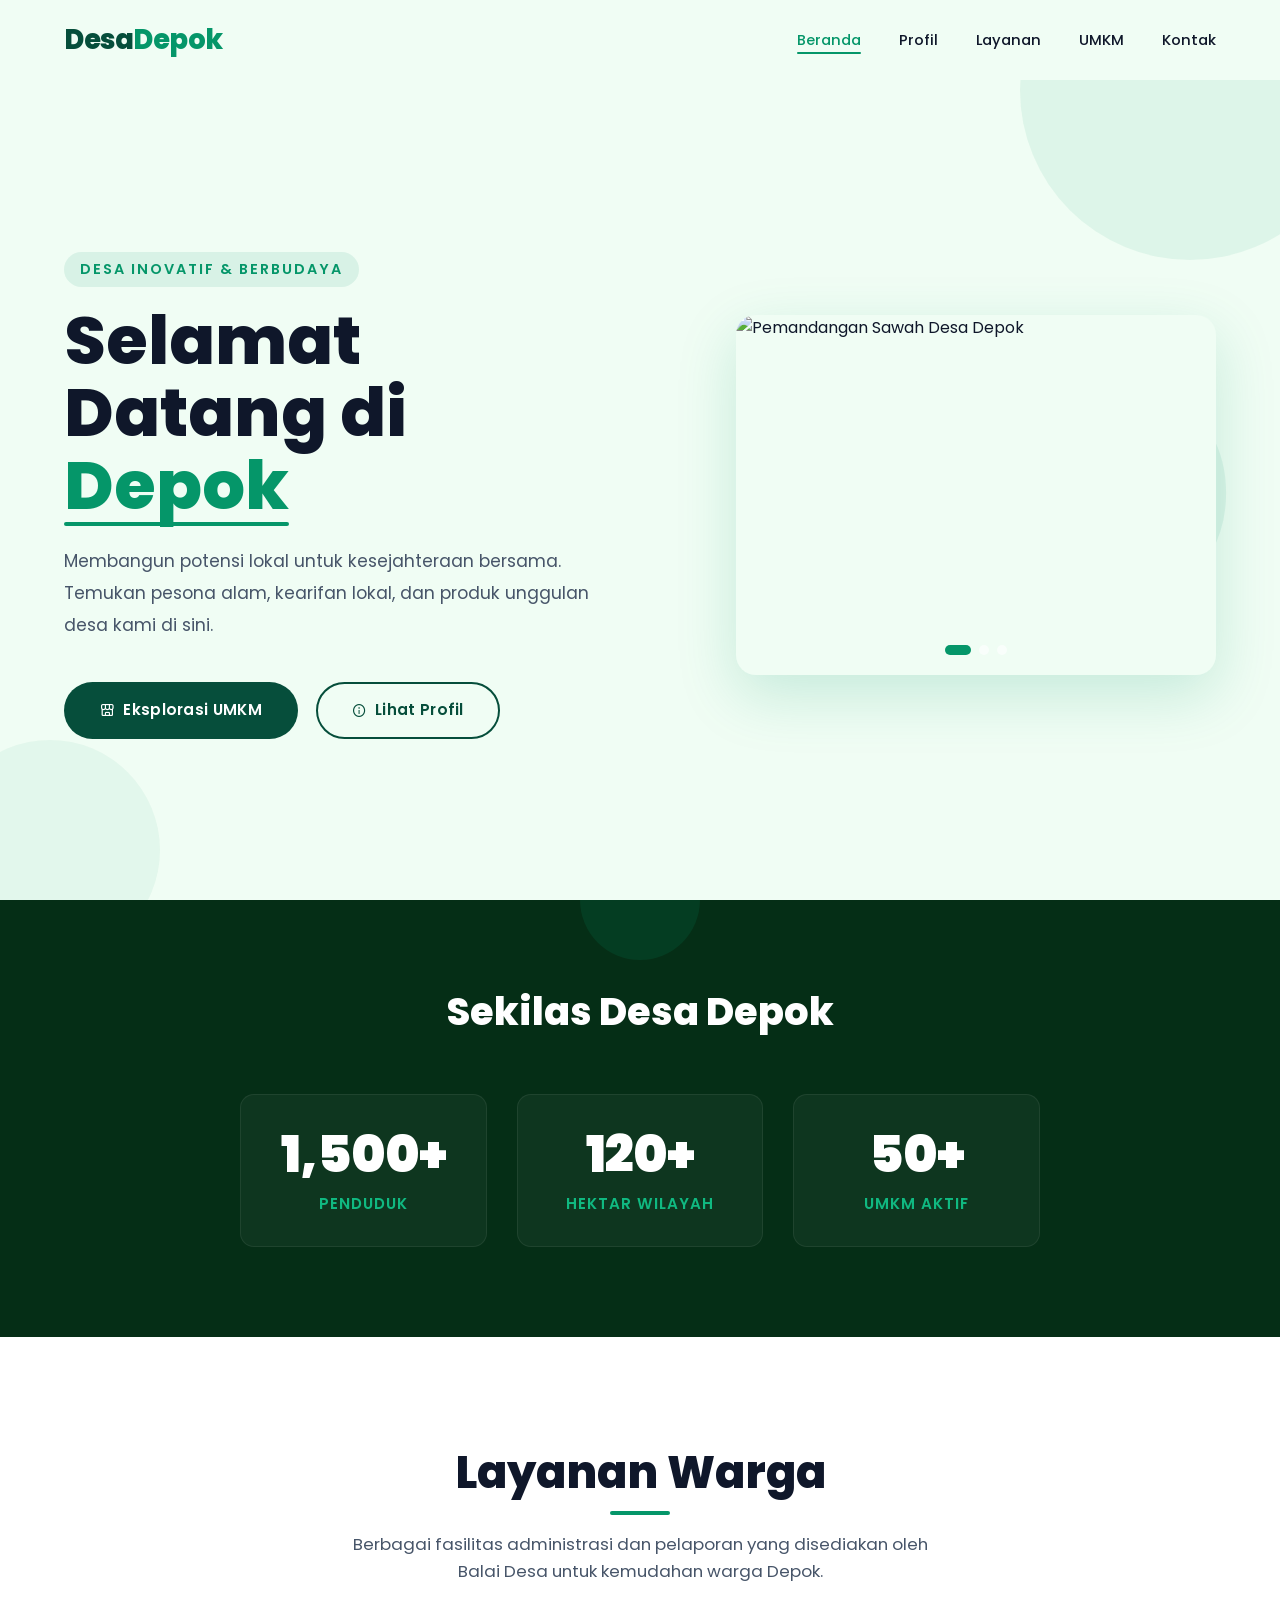
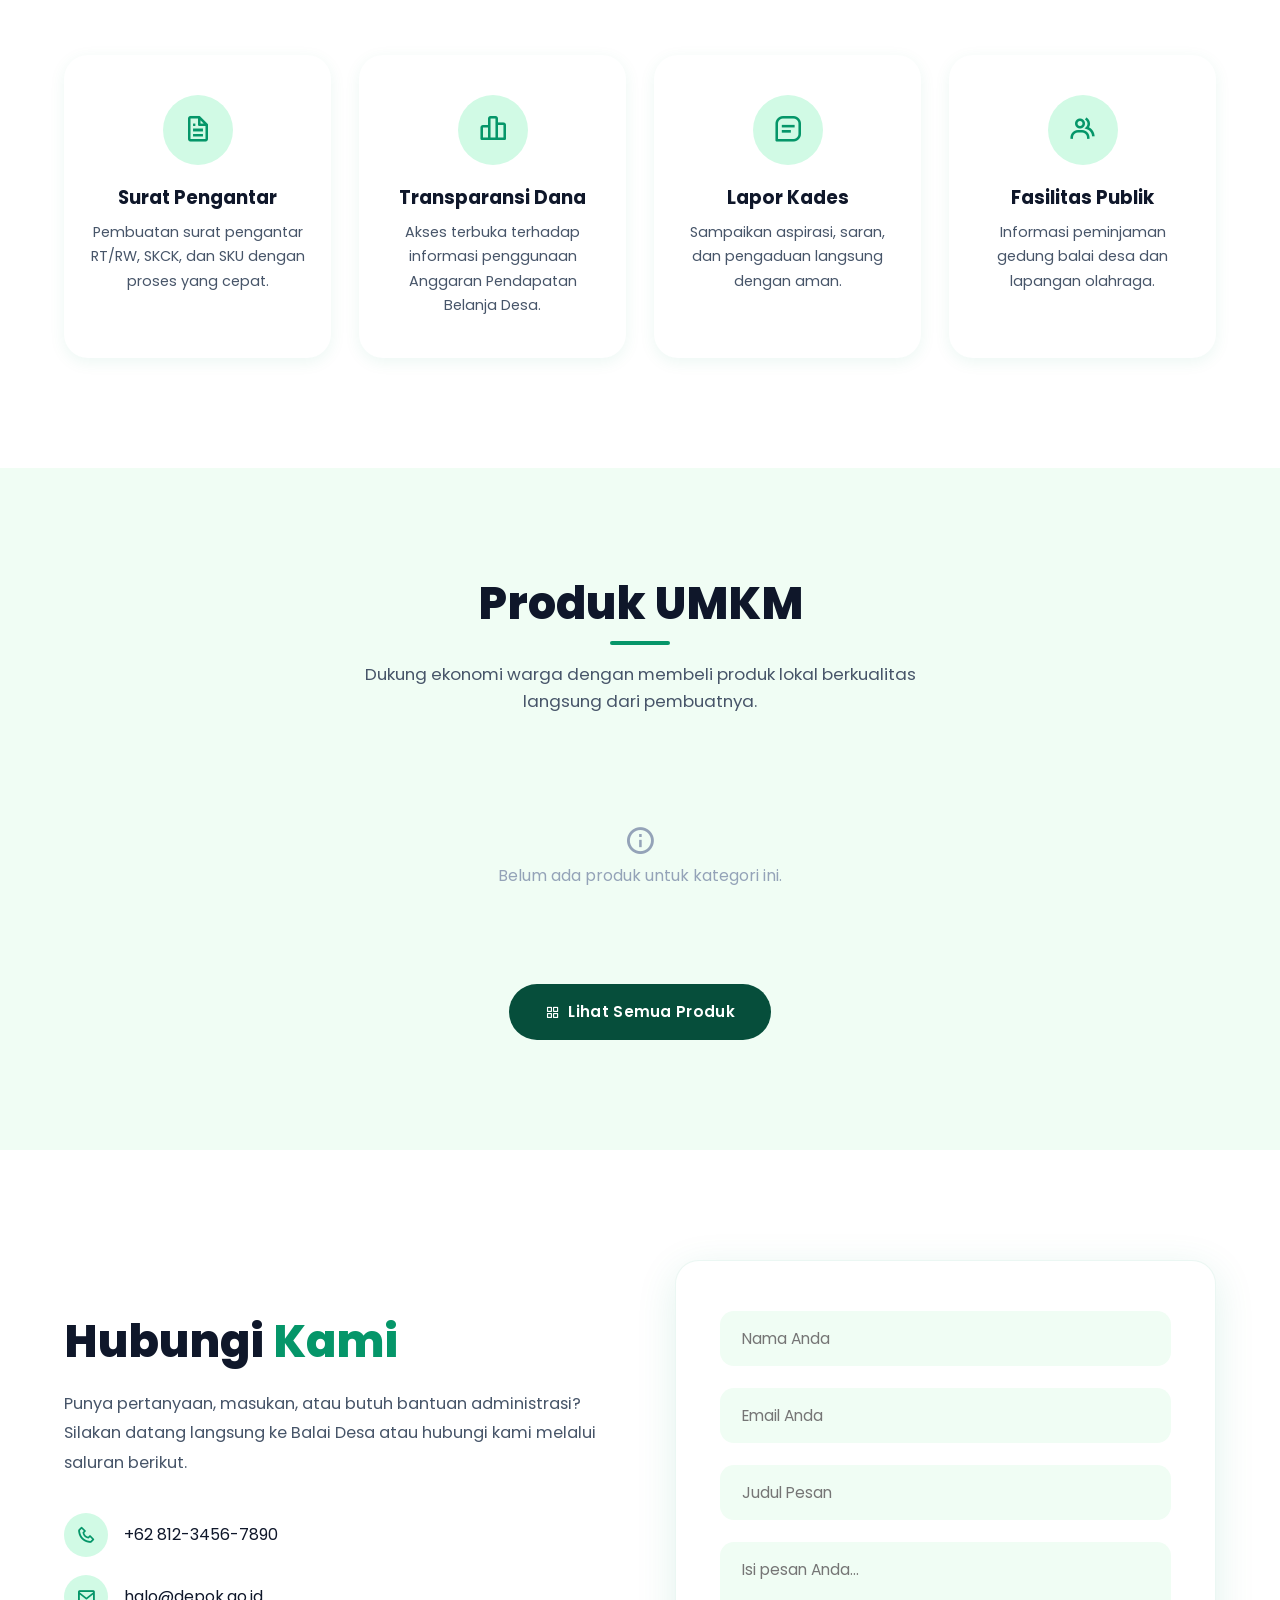
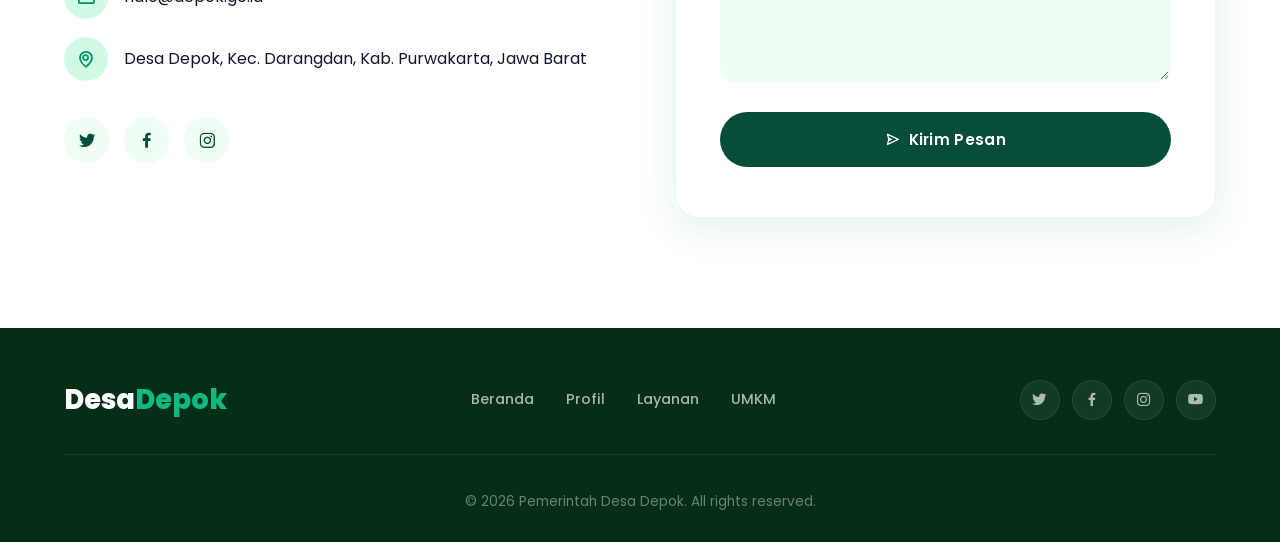
==== index.html @ 41e3f741 "Add files via upload" ====
<!doctype html>
<html lang="id">
  <head>
    <meta charset="UTF-8" />
    <meta name="viewport" content="width=device-width, initial-scale=1.0" />
    <title>Desa Depok – Beranda</title>
    <meta
      name="description"
      content="Website resmi Desa Depok. Temukan informasi, layanan, dan produk UMKM unggulan desa kami."
    />

    <!-- Poppins Font -->
    <link rel="preconnect" href="https://fonts.googleapis.com" />
    <link rel="preconnect" href="https://fonts.gstatic.com" crossorigin />
    <link
      href="https://fonts.googleapis.com/css2?family=Poppins:ital,wght@0,300;0,400;0,500;0,600;0,700;0,800;0,900;1,400&display=swap"
      rel="stylesheet"
    />

    <!-- Boxicons -->
    <link
      href="https://unpkg.com/boxicons@2.1.4/css/boxicons.min.css"
      rel="stylesheet"
    />

    <!-- Custom CSS -->
    <link rel="stylesheet" href="style.css?v=3" />
  </head>

  <body>
    <!-- Header / Navbar -->
    <header id="header">
      <div class="container navbar">
        <a href="index.html" class="logo"> Desa<span>Depok</span> </a>

        <nav class="nav-menu" id="nav-menu">
          <ul class="nav-list">
            <li><a href="index.html" class="nav-link active">Beranda</a></li>
            <li><a href="profil.html" class="nav-link">Profil</a></li>
            <li><a href="#layanan" class="nav-link">Layanan</a></li>
            <li><a href="umkm.html" class="nav-link">UMKM</a></li>
            <li><a href="#kontak" class="nav-link">Kontak</a></li>
          </ul>
        </nav>

        <div class="nav-toggle" id="nav-toggle">
          <i class="bx bx-menu"></i>
        </div>
      </div>
    </header>

    <main>
      <!-- Hero Section -->
      <section class="hero" id="beranda">
        <div class="container hero-grid">
          <div class="hero-text">
            <span class="hero-subtitle">Desa Inovatif &amp; Berbudaya</span>
            <h1 class="hero-title">
              Selamat Datang di<br />
              <span class="highlight">Depok</span>
            </h1>
            <p class="hero-desc">
              Membangun potensi lokal untuk kesejahteraan bersama. Temukan
              pesona alam, kearifan lokal, dan produk unggulan desa kami di
              sini.
            </p>
            <div class="hero-buttons">
              <a href="umkm.html" class="btn btn-primary">
                <i class="bx bx-store-alt"></i> Eksplorasi UMKM
              </a>
              <a href="profil.html" class="btn btn-outline">
                <i class="bx bx-info-circle"></i> Lihat Profil
              </a>
            </div>
          </div>

          <div class="hero-image">
            <div class="hero-img-frame" id="hero-slider">
              <div class="hero-carousel" id="hero-carousel">
                <img
                  src="https://lh3.googleusercontent.com/gps-cs-s/APNQkAHuwvfZf5SOouaA9yvhxc-FQYf0Lm272CowRNDvI5JXNRomxvun8HwlsLwj59sQGbQYYYlOMpzF5tftUiAIdLd37KBEZtEXhNM8DIJ9EwHaIbP4VXTUCcnKWxwtq08nISKZ7ZjW=s1360-w1360-h1020-rw"
                  alt="Pemandangan Sawah Desa Depok"
                />
                <img
                  src="https://www.kabarpenumpang.com/wp-content/uploads/2017/05/16707029459_d1b3c32856_b.jpg"
                  alt="Suasana Asri Desa"
                />
                <img
                  src="https://disdukcapil.purwakartakab.go.id/home/public/image_gallery/60561_IMG-20190315-WA0007.jpg"
                  alt="Kearifan Lokal Desa"
                />
              </div>

              <!-- Navigasi -->
              <button
                class="hero-carousel-btn hero-carousel-prev"
                onclick="prevHeroSlide()"
                aria-label="Previous"
              >
                <i class="bx bx-chevron-left"></i>
              </button>
              <button
                class="hero-carousel-btn hero-carousel-next"
                onclick="nextHeroSlide()"
                aria-label="Next"
              >
                <i class="bx bx-chevron-right"></i>
              </button>

              <!-- Indikator -->
              <div class="hero-carousel-dots" id="hero-dots">
                <div
                  class="carousel-dot active"
                  onclick="goToHeroSlide(0)"
                ></div>
                <div class="carousel-dot" onclick="goToHeroSlide(1)"></div>
                <div class="carousel-dot" onclick="goToHeroSlide(2)"></div>
              </div>
            </div>
          </div>
        </div>
      </section>

      <!-- Stats Ribbon -->
      <section class="stats-ribbon" id="profil-teaser">
        <div class="container">
          <h2>Sekilas Desa Depok</h2>
          <p class="stats-desc" id="profil-teaser-text">
            Desa Depok terletak di dataran tinggi yang asri, menawarkan
            perpaduan sempurna antara keindahan alam dan kearifan lokal. Kami
            berkomitmen untuk terus maju tanpa melupakan akar tradisi.
          </p>
          <div class="stats-grid">
            <div class="stat-item">
              <h3 id="stat-penduduk">1,500+</h3>
              <p>Penduduk</p>
            </div>
            <div class="stat-item">
              <h3 id="stat-wilayah">120+</h3>
              <p>Hektar Wilayah</p>
            </div>
            <div class="stat-item">
              <h3 id="stat-umkm">50+</h3>
              <p>UMKM Aktif</p>
            </div>
          </div>
        </div>
      </section>

      <!-- Services Section -->
      <section class="section bg-white" id="layanan">
        <div class="container">
          <div class="section-title">
            <h2>Layanan Warga</h2>
            <p>
              Berbagai fasilitas administrasi dan pelaporan yang disediakan oleh
              Balai Desa untuk kemudahan warga Depok.
            </p>
          </div>

          <div class="services-grid">
            <div class="service-card">
              <div class="service-icon"><i class="bx bx-file"></i></div>
              <h3>Surat Pengantar</h3>
              <p>
                Pembuatan surat pengantar RT/RW, SKCK, dan SKU dengan proses
                yang cepat.
              </p>
            </div>
            <div class="service-card">
              <div class="service-icon">
                <i class="bx bx-bar-chart-alt-2"></i>
              </div>
              <h3>Transparansi Dana</h3>
              <p>
                Akses terbuka terhadap informasi penggunaan Anggaran Pendapatan
                Belanja Desa.
              </p>
            </div>
            <div class="service-card">
              <div class="service-icon">
                <i class="bx bx-message-square-detail"></i>
              </div>
              <h3>Lapor Kades</h3>
              <p>
                Sampaikan aspirasi, saran, dan pengaduan langsung dengan aman.
              </p>
            </div>
            <div class="service-card">
              <div class="service-icon"><i class="bx bx-group"></i></div>
              <h3>Fasilitas Publik</h3>
              <p>
                Informasi peminjaman gedung balai desa dan lapangan olahraga.
              </p>
            </div>
          </div>
        </div>
      </section>

      <!-- UMKM Section -->
      <section class="section bg-light" id="umkm-teaser">
        <div class="container">
          <div class="section-title">
            <h2>Produk UMKM</h2>
            <p>
              Dukung ekonomi warga dengan membeli produk lokal berkualitas
              langsung dari pembuatnya.
            </p>
          </div>

          <div class="umkm-grid" id="index-umkm-grid">
            <!-- Dinamis via main.js -->
          </div>

          <div style="text-align: center; margin-top: 56px">
            <a href="umkm.html" class="btn btn-primary">
              <i class="bx bx-grid-alt"></i> Lihat Semua Produk
            </a>
          </div>
        </div>
      </section>

      <!-- Contact Section -->
      <section class="section bg-white" id="kontak">
        <div class="container contact-grid">
          <div class="contact-info">
            <h2>Hubungi <span>Kami</span></h2>
            <p>
              Punya pertanyaan, masukan, atau butuh bantuan administrasi?
              Silakan datang langsung ke Balai Desa atau hubungi kami melalui
              saluran berikut.
            </p>

            <ul class="contact-details">
              <li>
                <i class="bx bx-phone"></i>
                <span>+62 812-3456-7890</span>
              </li>
              <li>
                <i class="bx bx-envelope"></i>
                <span>halo@depok.go.id</span>
              </li>
              <li>
                <i class="bx bx-map"></i>
                <span
                  >Desa Depok, Kec. Darangdan, Kab. Purwakarta, Jawa Barat</span
                >
              </li>
            </ul>

            <div class="social-icons">
              <a href="#" aria-label="Twitter"
                ><i class="bx bxl-twitter"></i
              ></a>
              <a href="#" aria-label="Facebook"
                ><i class="bx bxl-facebook"></i
              ></a>
              <a href="#" aria-label="Instagram"
                ><i class="bx bxl-instagram"></i
              ></a>
            </div>
          </div>

          <div class="contact-form">
            <!-- Success Message + WA Link (muncul setelah kirim) -->
            <div
              id="contact-success"
              style="
                display: none;
                background: #d1fae5;
                border: 1px solid #059669;
                color: #065f46;
                padding: 20px;
                border-radius: 12px;
                margin-bottom: 20px;
              "
            >
              <div
                style="
                  display: flex;
                  align-items: center;
                  gap: 10px;
                  margin-bottom: 14px;
                  font-weight: 700;
                  font-size: 1rem;
                "
              >
                <i
                  class="bx bx-check-circle"
                  style="font-size: 1.5rem; flex-shrink: 0"
                ></i>
                <span>Pesan berhasil disimpan!</span>
              </div>
              <p style="font-size: 0.9rem; margin-bottom: 14px; color: #047857">
                Klik tombol di bawah untuk melanjutkan menghubungi admin via
                WhatsApp:
              </p>
              <a
                id="wa-link"
                href="#"
                target="_blank"
                rel="noopener noreferrer"
                style="
                  display: inline-flex;
                  align-items: center;
                  gap: 8px;
                  background: #25d366;
                  color: #fff;
                  padding: 12px 24px;
                  border-radius: 50px;
                  font-weight: 700;
                  font-size: 0.95rem;
                  text-decoration: none;
                  transition: 0.2s;
                "
                onmouseover="this.style.background = '#1ebe5d'"
                onmouseout="this.style.background = '#25D366'"
              >
                <i class="bx bxl-whatsapp" style="font-size: 1.3rem"></i> Buka
                WhatsApp
              </a>
            </div>

            <div class="form-group">
              <input
                type="text"
                id="contact-nama"
                class="form-control"
                placeholder="Nama Anda"
              />
            </div>
            <div class="form-group">
              <input
                type="email"
                id="contact-email"
                class="form-control"
                placeholder="Email Anda"
              />
            </div>
            <div class="form-group">
              <input
                type="text"
                id="contact-judul"
                class="form-control"
                placeholder="Judul Pesan"
              />
            </div>
            <div class="form-group">
              <textarea
                id="contact-pesan"
                class="form-control"
                placeholder="Isi pesan Anda..."
              ></textarea>
            </div>
            <button
              type="button"
              class="btn btn-primary"
              style="width: 100%"
              id="btn-kirim-pesan"
              onclick="kirimPesan()"
            >
              <i class="bx bx-send"></i> Kirim Pesan
            </button>
          </div>
        </div>
      </section>
    </main>

    <!-- Footer -->
    <footer class="footer">
      <div class="container">
        <div class="footer-inner">
          <div class="footer-logo">Desa<span>Depok</span></div>

          <div class="footer-links">
            <a href="index.html">Beranda</a>
            <a href="profil.html">Profil</a>
            <a href="#layanan">Layanan</a>
            <a href="umkm.html">UMKM</a>
          </div>

          <div class="footer-social">
            <a href="#" aria-label="Twitter"><i class="bx bxl-twitter"></i></a>
            <a href="#" aria-label="Facebook"
              ><i class="bx bxl-facebook"></i
            ></a>
            <a href="#" aria-label="Instagram"
              ><i class="bx bxl-instagram"></i
            ></a>
            <a href="#" aria-label="YouTube"><i class="bx bxl-youtube"></i></a>
          </div>
        </div>

        <div class="copyright">
          &copy; <span id="year"></span> Pemerintah Desa Depok. All rights
          reserved.
        </div>
      </div>
    </footer>

    <script src="https://cdn.jsdelivr.net/npm/@supabase/supabase-js@2"></script>

    <script src="js/main.js?v=3"></script>

    <script>
      var ADMIN_WA = "6281234567890";

      async function kirimPesan() {
        var nama = document.getElementById("contact-nama").value.trim();
        var email = document.getElementById("contact-email").value.trim();
        var judul = document.getElementById("contact-judul").value.trim();
        var pesan = document.getElementById("contact-pesan").value.trim();
        var btn = document.getElementById("btn-kirim-pesan");
        var sukses = document.getElementById("contact-success");
        var waLink = document.getElementById("wa-link");

        if (!nama || !email || !judul || !pesan) {
          alert("Mohon isi semua data pesan.");
          return;
        }

        try {
          if (typeof initSupabase === "undefined" || !initSupabase()) {
            alert(
              "Sistem database sedang sibuk atau belum siap, mohon coba lagi.",
            );
            return;
          }

          const { error } = await supabaseClient.from("pesan_masuk").insert([
            {
              nama: nama,
              email: email,
              judul: judul,
              pesan: pesan,
              dibaca: false,
            },
          ]);

          if (error) throw error;

          var waText =
            "Halo Admin Desa Depok!%0A%0A*Nama:* " +
            encodeURIComponent(nama) +
            "%0A*Email:* " +
            encodeURIComponent(email) +
            "%0A*Judul:* " +
            encodeURIComponent(judul) +
            "%0A%0A*Pesan:*%0A" +
            encodeURIComponent(pesan);

          if (waLink)
            waLink.href = "https://wa.me/" + ADMIN_WA + "?text=" + waText;

          document.getElementById("contact-nama").value = "";
          document.getElementById("contact-email").value = "";
          document.getElementById("contact-judul").value = "";
          document.getElementById("contact-pesan").value = "";

          if (sukses) sukses.style.display = "block";

          if (btn) {
            btn.innerHTML = '<i class="bx bx-check"></i> Pesan Terkirim!';
            btn.disabled = true;
            btn.style.opacity = "0.6";
          }

          setTimeout(function () {
            if (sukses) sukses.style.display = "none";
            if (btn) {
              btn.innerHTML = '<i class="bx bx-send"></i> Kirim Pesan';
              btn.disabled = false;
              btn.style.opacity = "";
            }
          }, 8000);
        } catch (err) {
          alert("Gagal mengirim pesan: " + err.message);
        }
      }
    </script>
  </body>
</html>
---- style.css ----
/* =========================================
   CSS Variables & Reset
   Redesign: White & Green (inspired by reference layout)
   Font: Poppins
   ========================================= */
@import url("https://fonts.googleapis.com/css2?family=Poppins:ital,wght@0,300;0,400;0,500;0,600;0,700;0,800;0,900;1,400&display=swap");

:root {
  /* Color Palette */
  --primary: #059669;
  /* Emerald Green */
  --primary-dark: #064e3b;
  /* Very Dark Green */
  --primary-light: #d1fae5;
  /* Mint light */
  --accent: #10b981;
  /* Lighter Emerald */

  /* Backgrounds */
  --bg-white: #ffffff;
  --bg-light: #f0fdf4;
  /* Soft mint */
  --bg-dark: #052e16;
  /* Deep forest dark */

  /* Text */
  --text-main: #0f172a;
  --text-muted: #475569;
  --text-light: #f8fafc;

  /* Misc */
  --font: "Poppins", sans-serif;
  --container: 1200px;
  --transition: 0.35s cubic-bezier(0.4, 0, 0.2, 1);
  --radius: 14px;
  --radius-lg: 24px;
  --shadow-sm: 0 4px 16px rgba(5, 150, 105, 0.08);
  --shadow-md: 0 10px 40px rgba(5, 150, 105, 0.12);
  --shadow-lg: 0 20px 60px rgba(5, 150, 105, 0.18);
}

/* =========================================
   Reset
   ========================================= */
*,
*::before,
*::after {
  margin: 0;
  padding: 0;
  box-sizing: border-box;
}

html {
  scroll-behavior: smooth;
}

body {
  font-family: var(--font);
  background: var(--bg-white);
  color: var(--text-main);
  line-height: 1.6;
  overflow-x: hidden;
}

a {
  text-decoration: none;
  color: inherit;
}

ul {
  list-style: none;
}

img {
  max-width: 100%;
  height: auto;
  display: block;
}

.container {
  max-width: var(--container);
  margin: 0 auto;
  padding: 0 24px;
}

/* Background Utility */
.bg-white {
  background-color: var(--bg-white);
}

.bg-light {
  background-color: var(--bg-light);
}

.bg-dark {
  background-color: var(--bg-dark);
  color: var(--text-light);
}

.section {
  padding: 110px 0;
}

/* =========================================
   Typography
   ========================================= */
h1,
h2,
h3,
h4,
h5,
h6 {
  font-weight: 700;
  line-height: 1.15;
  color: var(--text-main);
}

.bg-dark h1,
.bg-dark h2,
.bg-dark h3 {
  color: var(--text-light);
}

.section-title {
  text-align: center;
  margin-bottom: 70px;
}

.section-title h2 {
  font-size: 2.8rem;
  font-weight: 800;
  margin-bottom: 16px;
  position: relative;
  display: inline-block;
}

/* Underline accent on section titles */
.section-title h2::after {
  content: "";
  display: block;
  width: 60px;
  height: 4px;
  background: var(--primary);
  border-radius: 2px;
  margin: 12px auto 0;
}

.section-title p {
  color: var(--text-muted);
  font-size: 1.05rem;
  max-width: 580px;
  margin: 0 auto;
  font-weight: 400;
}

/* =========================================
   Buttons
   ========================================= */
.btn {
  display: inline-flex;
  align-items: center;
  justify-content: center;
  gap: 8px;
  padding: 14px 34px;
  border-radius: 50px;
  font-weight: 600;
  font-size: 0.95rem;
  font-family: var(--font);
  transition: var(--transition);
  cursor: pointer;
  border: 2px solid transparent;
  letter-spacing: 0.3px;
}

.btn-primary {
  background: var(--primary-dark);
  color: #fff;
}

.btn-primary:hover {
  background: var(--primary);
  box-shadow: 0 8px 30px rgba(5, 150, 105, 0.35);
  transform: translateY(-3px);
}

.btn-outline {
  background: transparent;
  color: var(--primary-dark);
  border-color: var(--primary-dark);
}

.btn-outline:hover {
  background: var(--primary-dark);
  color: #fff;
  transform: translateY(-3px);
}

/* =========================================
   Header / Navbar
   ========================================= */
header {
  position: fixed;
  top: 0;
  left: 0;
  width: 100%;
  z-index: 1000;
  background: var(--bg-light);
  transition: var(--transition);
  padding: 18px 0;
}

header.scrolled {
  background: rgba(255, 255, 255, 0.96);
  backdrop-filter: blur(12px);
  -webkit-backdrop-filter: blur(12px);
  padding: 13px 0;
  box-shadow: 0 2px 24px rgba(0, 0, 0, 0.06);
}

.navbar {
  display: flex;
  justify-content: space-between;
  align-items: center;
}

/* Logo: "Desa" in dark, "Depok" in green */
.logo {
  font-size: 1.7rem;
  font-weight: 800;
  color: var(--primary-dark);
  letter-spacing: -0.5px;
}

.logo span {
  color: var(--primary);
}

.nav-list {
  display: flex;
  gap: 38px;
}

.nav-link {
  font-weight: 500;
  font-size: 0.92rem;
  color: var(--text-main);
  transition: var(--transition);
  position: relative;
  padding-bottom: 4px;
}

/* Active underline like reference */
.nav-link::after {
  content: "";
  position: absolute;
  bottom: 0;
  left: 0;
  width: 0;
  height: 2px;
  background: var(--primary);
  border-radius: 2px;
  transition: var(--transition);
}

.nav-link:hover::after,
.nav-link.active::after {
  width: 100%;
}

.nav-link:hover,
.nav-link.active {
  color: var(--primary);
}

.nav-toggle {
  display: none;
  font-size: 1.9rem;
  cursor: pointer;
  color: var(--text-main);
}

/* =========================================
   Hero Section
   ========================================= */
.hero {
  min-height: 100vh;
  display: flex;
  align-items: center;
  padding-top: 90px;
  background: var(--bg-light);
  position: relative;
  overflow: hidden;
}

/* Decorative circle top-right (like reference) */
.hero::before {
  content: "";
  position: absolute;
  top: -80px;
  right: -80px;
  width: 340px;
  height: 340px;
  border-radius: 50%;
  background: rgba(5, 150, 105, 0.08);
  z-index: 0;
}

.hero::after {
  content: "";
  position: absolute;
  bottom: -60px;
  left: -60px;
  width: 220px;
  height: 220px;
  border-radius: 50%;
  background: rgba(5, 150, 105, 0.06);
  z-index: 0;
}

.hero-grid {
  display: grid;
  grid-template-columns: 1fr 1fr;
  gap: 60px;
  align-items: center;
  position: relative;
  z-index: 1;
}

.hero-text {
  max-width: 560px;
}

.hero-subtitle {
  display: inline-block;
  font-size: 0.9rem;
  font-weight: 600;
  color: var(--primary);
  letter-spacing: 2px;
  text-transform: uppercase;
  margin-bottom: 18px;
  background: rgba(5, 150, 105, 0.1);
  padding: 6px 16px;
  border-radius: 50px;
}

.hero-title {
  font-size: 4.2rem;
  font-weight: 800;
  line-height: 1.08;
  margin-bottom: 24px;
  color: var(--text-main);
}

.hero-title .highlight {
  color: var(--primary);
  display: inline-block;
  position: relative;
}

/* Wavy underline on highlight word (like reference) */
.hero-title .highlight::after {
  content: "";
  position: absolute;
  bottom: -4px;
  left: 0;
  width: 100%;
  height: 4px;
  background: var(--primary);
  border-radius: 2px;
}

.hero-desc {
  font-size: 1.08rem;
  color: var(--text-muted);
  margin-bottom: 40px;
  line-height: 1.85;
  font-weight: 400;
}

.hero-buttons {
  display: flex;
  gap: 18px;
  flex-wrap: wrap;
}

/* Image area with large decorative letter behind it */
.hero-image {
  position: relative;
  display: flex;
  justify-content: flex-end;
  align-items: center;
}

/* Large decorative letter "D" like the big "X" in reference */
.hero-image::before {
  content: "D";
  position: absolute;
  right: -10px;
  top: 50%;
  transform: translateY(-50%);
  font-size: 20rem;
  font-weight: 900;
  color: var(--primary);
  opacity: 0.08;
  z-index: 0;
  line-height: 1;
  pointer-events: none;
  letter-spacing: -10px;
}

/* Accent circle behind image */
.hero-image::after {
  content: "";
  position: absolute;
  bottom: 20px;
  right: 20px;
  width: 180px;
  height: 180px;
  border-radius: 50%;
  background: rgba(5, 150, 105, 0.12);
  z-index: 0;
}

.hero-img-frame {
  position: relative;
  z-index: 1;
  max-width: 88%;
  width: 100%;
  aspect-ratio: 4 / 3;
  border-radius: 20px;
  box-shadow: var(--shadow-lg);
  overflow: hidden;
  background-color: var(--bg-light);
  /* Fallback color */
}

.hero-carousel {
  display: flex;
  height: 100%;
  transition: transform 0.6s cubic-bezier(0.4, 0, 0.2, 1);
}

.hero-carousel img {
  width: 100%;
  height: 100%;
  flex-shrink: 0;
  object-fit: cover;
  display: block;
}

/* Carousel Controls */
.hero-carousel-btn {
  position: absolute;
  top: 50%;
  transform: translateY(-50%);
  width: 44px;
  height: 44px;
  border-radius: 50%;
  background: rgba(255, 255, 255, 0.85);
  color: var(--primary-dark);
  border: none;
  font-size: 1.5rem;
  display: flex;
  align-items: center;
  justify-content: center;
  cursor: pointer;
  z-index: 10;
  transition: var(--transition);
  backdrop-filter: blur(4px);
  opacity: 0;
}

.hero-img-frame:hover .hero-carousel-btn {
  opacity: 1;
}

.hero-carousel-btn:hover {
  background: var(--primary);
  color: #fff;
  transform: translateY(-50%) scale(1.1);
}

.hero-carousel-prev {
  left: 16px;
}

.hero-carousel-next {
  right: 16px;
}

/* Carousel Dots */
.hero-carousel-dots {
  position: absolute;
  bottom: 20px;
  left: 50%;
  transform: translateX(-50%);
  display: flex;
  gap: 8px;
  z-index: 10;
}

.carousel-dot {
  width: 10px;
  height: 10px;
  border-radius: 50%;
  background: rgba(255, 255, 255, 0.6);
  cursor: pointer;
  transition: var(--transition);
}

.carousel-dot.active {
  background: var(--primary);
  width: 26px;
  border-radius: 10px;
}

/* Small accent dot decoration */
.hero-dot {
  position: absolute;
  top: 30px;
  left: -20px;
  width: 80px;
  height: 80px;
  border-radius: 50%;
  background: var(--primary);
  z-index: 2;
  display: flex;
  align-items: center;
  justify-content: center;
}

.hero-dot i {
  font-size: 2rem;
  color: white;
}

/* =========================================
   Stats Ribbon (Dark)
   ========================================= */
.stats-ribbon {
  padding: 90px 0;
  background: var(--bg-dark);
  text-align: center;
  position: relative;
  overflow: hidden;
}

.stats-ribbon::before {
  content: "";
  position: absolute;
  top: -60px;
  left: 50%;
  transform: translateX(-50%);
  width: 120px;
  height: 120px;
  border-radius: 50%;
  background: var(--primary);
  opacity: 0.15;
}

.stats-ribbon h2 {
  font-size: 2.4rem;
  font-weight: 800;
  color: #fff;
  margin-bottom: 20px;
}

.stats-desc {
  max-width: 750px;
  margin: 0 auto 60px;
  color: rgba(255, 255, 255, 0.65);
  font-size: 1.05rem;
  line-height: 1.8;
}

.stats-grid {
  display: grid;
  grid-template-columns: repeat(3, 1fr);
  gap: 30px;
  max-width: 800px;
  margin: 0 auto;
}

.stat-item {
  position: relative;
  padding: 30px 20px;
  border-radius: var(--radius);
  background: rgba(255, 255, 255, 0.04);
  border: 1px solid rgba(255, 255, 255, 0.07);
  transition: var(--transition);
}

.stat-item:hover {
  background: rgba(5, 150, 105, 0.15);
  border-color: rgba(5, 150, 105, 0.3);
  transform: translateY(-4px);
}

.stat-item h3 {
  font-size: 3.2rem;
  font-weight: 900;
  color: #fff;
  margin-bottom: 8px;
  letter-spacing: -1px;
}

.stat-item p {
  font-size: 0.95rem;
  color: var(--accent);
  font-weight: 600;
  text-transform: uppercase;
  letter-spacing: 1px;
}

/* =========================================
   Services Section
   ========================================= */
.services-grid {
  display: grid;
  grid-template-columns: repeat(4, 1fr);
  gap: 28px;
}

.service-card {
  text-align: center;
  padding: 40px 24px;
  border-radius: var(--radius-lg);
  background: var(--bg-white);
  box-shadow: var(--shadow-sm);
  transition: var(--transition);
  position: relative;
  overflow: hidden;
}

.service-card::before {
  content: "";
  position: absolute;
  bottom: 0;
  left: 0;
  width: 100%;
  height: 4px;
  background: var(--primary);
  transform: scaleX(0);
  transition: var(--transition);
}

.service-card:hover::before {
  transform: scaleX(1);
}

.service-card:hover {
  transform: translateY(-8px);
  box-shadow: var(--shadow-md);
}

.service-icon {
  width: 70px;
  height: 70px;
  background: var(--primary-light);
  border-radius: 50%;
  display: flex;
  align-items: center;
  justify-content: center;
  font-size: 1.9rem;
  color: var(--primary);
  margin: 0 auto 22px;
  transition: var(--transition);
}

.service-card:hover .service-icon {
  background: var(--primary);
  color: #fff;
  transform: scale(1.1) rotate(5deg);
}

.service-card h3 {
  font-size: 1.15rem;
  font-weight: 700;
  margin-bottom: 12px;
  color: var(--text-main);
}

.service-card p {
  color: var(--text-muted);
  font-size: 0.9rem;
  line-height: 1.7;
}

/* =========================================
   UMKM Grid (Portfolio-like)
   ========================================= */
.umkm-grid {
  display: grid;
  grid-template-columns: repeat(3, 1fr);
  gap: 32px;
}

.umkm-card {
  background: var(--bg-white);
  border-radius: var(--radius-lg);
  overflow: hidden;
  box-shadow: var(--shadow-sm);
  transition: var(--transition);
  position: relative;
  cursor: pointer;
}

.umkm-card:hover {
  transform: translateY(-8px);
  box-shadow: var(--shadow-md);
}

.umkm-img-wrapper {
  height: 230px;
  overflow: hidden;
  position: relative;
}

.umkm-img {
  width: 100%;
  height: 100%;
  object-fit: cover;
  transition: 0.55s;
}

.umkm-card:hover .umkm-img {
  transform: scale(1.07);
}

/* Overlay on hover */
.umkm-img-wrapper::after {
  content: "";
  position: absolute;
  inset: 0;
  background: linear-gradient(to top, rgba(6, 78, 59, 0.5) 0%, transparent 60%);
  opacity: 0;
  transition: var(--transition);
}

.umkm-card:hover .umkm-img-wrapper::after {
  opacity: 1;
}

.umkm-content {
  padding: 24px 22px 20px;
}

.umkm-category {
  font-size: 0.78rem;
  color: var(--primary);
  font-weight: 700;
  text-transform: uppercase;
  letter-spacing: 1.5px;
  margin-bottom: 8px;
}

.umkm-title {
  font-size: 1.25rem;
  font-weight: 700;
  margin-bottom: 4px;
  color: var(--text-main);
  line-height: 1.3;
}

.umkm-seller {
  color: var(--text-muted);
  font-size: 0.88rem;
  margin-bottom: 18px;
}

.umkm-footer {
  display: flex;
  justify-content: space-between;
  align-items: center;
  padding-top: 14px;
  border-top: 1px solid var(--bg-light);
}

.umkm-price {
  font-weight: 800;
  font-size: 1.15rem;
  color: var(--primary-dark);
}

.btn-icon-round {
  width: 40px;
  height: 40px;
  border-radius: 50%;
  background: var(--primary);
  color: #fff;
  display: flex;
  align-items: center;
  justify-content: center;
  font-size: 1.2rem;
  transition: var(--transition);
  flex-shrink: 0;
}

.btn-icon-round:hover {
  background: var(--primary-dark);
  transform: scale(1.15);
}

.umkm-badge {
  position: absolute;
  top: 16px;
  left: 16px;
  background: var(--primary);
  color: #fff;
  padding: 4px 14px;
  border-radius: 50px;
  font-size: 0.75rem;
  font-weight: 700;
  letter-spacing: 0.5px;
  z-index: 2;
}

/* =========================================
   Contact Section (Split Layout)
   ========================================= */
.contact-grid {
  display: grid;
  grid-template-columns: 1fr 1fr;
  gap: 70px;
  align-items: center;
}

.contact-info h2 {
  font-size: 2.8rem;
  font-weight: 800;
  color: var(--text-main);
  margin-bottom: 20px;
  line-height: 1.2;
}

.contact-info h2 span {
  color: var(--primary);
}

.contact-info > p {
  color: var(--text-muted);
  margin-bottom: 36px;
  font-size: 1.02rem;
  line-height: 1.8;
}

.contact-details {
  display: flex;
  flex-direction: column;
  gap: 18px;
  margin-bottom: 36px;
}

.contact-details li {
  display: flex;
  align-items: center;
  gap: 16px;
  font-size: 1rem;
  color: var(--text-main);
}

.contact-details i {
  width: 44px;
  height: 44px;
  background: var(--primary-light);
  color: var(--primary);
  border-radius: 50%;
  display: flex;
  align-items: center;
  justify-content: center;
  font-size: 1.25rem;
  flex-shrink: 0;
}

.social-icons {
  display: flex;
  gap: 14px;
}

.social-icons a {
  width: 46px;
  height: 46px;
  border-radius: 50%;
  background: var(--bg-light);
  display: flex;
  align-items: center;
  justify-content: center;
  color: var(--primary-dark);
  font-size: 1.25rem;
  transition: var(--transition);
  border: 2px solid transparent;
}

.social-icons a:hover {
  background: var(--primary);
  color: #fff;
  border-color: var(--primary);
  transform: translateY(-4px);
}

.contact-form {
  background: var(--bg-white);
  padding: 50px 44px;
  border-radius: var(--radius-lg);
  box-shadow: var(--shadow-md);
  border: 1px solid rgba(5, 150, 105, 0.08);
}

.form-group {
  margin-bottom: 22px;
}

.form-control {
  width: 100%;
  padding: 14px 20px;
  background: var(--bg-light);
  border: 2px solid transparent;
  border-radius: var(--radius);
  font-size: 0.97rem;
  font-family: var(--font);
  color: var(--text-main);
  transition: var(--transition);
}

.form-control:focus {
  outline: none;
  background: var(--bg-white);
  border-color: var(--primary);
  box-shadow: 0 0 0 4px rgba(5, 150, 105, 0.1);
}

textarea.form-control {
  resize: vertical;
  min-height: 140px;
}

/* =========================================
   Footer
   ========================================= */
.footer {
  padding: 50px 0 30px;
  background: var(--bg-dark);
}

.footer-inner {
  display: flex;
  justify-content: space-between;
  align-items: center;
  flex-wrap: wrap;
  gap: 24px;
  margin-bottom: 36px;
  padding-bottom: 32px;
  border-bottom: 1px solid rgba(255, 255, 255, 0.08);
}

.footer-logo {
  font-size: 1.7rem;
  font-weight: 800;
  color: #fff;
}

.footer-logo span {
  color: var(--accent);
}

.footer-links {
  display: flex;
  gap: 32px;
}

.footer-links a {
  color: rgba(255, 255, 255, 0.65);
  font-size: 0.9rem;
  font-weight: 500;
  transition: var(--transition);
}

.footer-links a:hover {
  color: var(--accent);
}

.footer-social {
  display: flex;
  gap: 12px;
}

.footer-social a {
  width: 40px;
  height: 40px;
  border-radius: 50%;
  background: rgba(255, 255, 255, 0.06);
  display: flex;
  align-items: center;
  justify-content: center;
  color: rgba(255, 255, 255, 0.65);
  font-size: 1.1rem;
  transition: var(--transition);
  border: 1px solid rgba(255, 255, 255, 0.08);
}

.footer-social a:hover {
  background: var(--primary);
  color: #fff;
  border-color: var(--primary);
}

.copyright {
  text-align: center;
  color: rgba(255, 255, 255, 0.4);
  font-size: 0.85rem;
  margin-top: 8px;
}

/* =========================================
   Page Header (inner pages)
   ========================================= */
.page-header {
  background: var(--bg-light);
  padding: 160px 0 80px;
  text-align: center;
  position: relative;
  overflow: hidden;
}

.page-header::before {
  content: "";
  position: absolute;
  top: -50px;
  right: -50px;
  width: 280px;
  height: 280px;
  border-radius: 50%;
  background: rgba(5, 150, 105, 0.08);
}

.page-header h1 {
  font-size: 3.4rem;
  font-weight: 800;
  color: var(--text-main);
  margin-bottom: 12px;
  position: relative;
}

.page-header h1 span {
  color: var(--primary);
}

.page-header p {
  font-size: 1.1rem;
  color: var(--primary);
  font-weight: 500;
}

/* =========================================
   Filter Buttons (UMKM page)
   ========================================= */
.filter-container {
  display: flex;
  justify-content: center;
  gap: 12px;
  margin-bottom: 56px;
  flex-wrap: wrap;
}

.filter-btn {
  background: transparent;
  border: 2px solid var(--primary-light);
  color: var(--text-muted);
  padding: 9px 28px;
  border-radius: 50px;
  font-weight: 600;
  font-size: 0.88rem;
  cursor: pointer;
  font-family: var(--font);
  transition: var(--transition);
}

.filter-btn.active,
.filter-btn:hover {
  background: var(--primary);
  border-color: var(--primary);
  color: #fff;
}

/* =========================================
   Profil Page Specific
   ========================================= */
.content-section {
  padding-top: 80px;
  padding-bottom: 120px;
}

.content-card {
  background: var(--bg-white);
  border-radius: var(--radius-lg);
  padding: 50px;
  box-shadow: var(--shadow-sm);
  margin-bottom: 40px;
  border: 1px solid rgba(5, 150, 105, 0.06);
}

.content-card h2 {
  color: var(--text-main);
  font-size: 2rem;
  font-weight: 800;
  margin-bottom: 28px;
  padding-bottom: 18px;
  border-bottom: 2px solid var(--bg-light);
  position: relative;
}

.content-card h2::after {
  content: "";
  position: absolute;
  bottom: -2px;
  left: 0;
  width: 50px;
  height: 2px;
  background: var(--primary);
}

.content-card p {
  color: var(--text-muted);
  font-size: 1.05rem;
  line-height: 1.85;
  margin-bottom: 16px;
}

.sejarah-img {
  width: 100%;
  height: 380px;
  object-fit: cover;
  border-radius: var(--radius);
  margin-bottom: 32px;
}

.visi-misi {
  display: flex;
  flex-direction: column;
  gap: 24px;
}

.vm-item {
  display: flex;
  gap: 24px;
  background: var(--bg-light);
  padding: 30px;
  border-radius: var(--radius);
  border-left: 4px solid var(--primary);
  transition: var(--transition);
}

.vm-item:hover {
  box-shadow: var(--shadow-sm);
  transform: translateX(4px);
}

.vm-icon {
  width: 60px;
  height: 60px;
  background: var(--primary);
  color: white;
  border-radius: 50%;
  display: flex;
  align-items: center;
  justify-content: center;
  font-size: 1.8rem;
  flex-shrink: 0;
}

.vm-item h4 {
  font-size: 1.3rem;
  color: var(--primary-dark);
  margin-bottom: 10px;
  font-weight: 700;
}

.vm-item p {
  margin-bottom: 0;
  color: var(--text-muted);
}

/* =========================================
   Detail Produk Page
   ========================================= */
.detail-section {
  padding-top: 60px;
  padding-bottom: 120px;
}

.detail-grid {
  display: grid;
  grid-template-columns: 1fr 1fr;
  gap: 60px;
  align-items: start;
}

.detail-img-wrapper {
  background: var(--bg-light);
  border-radius: var(--radius-lg);
  overflow: hidden;
  box-shadow: var(--shadow-sm);
  aspect-ratio: 1 / 1;
  display: flex;
  align-items: center;
  justify-content: center;
}

.detail-img {
  width: 100%;
  height: 100%;
  object-fit: cover;
}

.detail-info {
  display: flex;
  flex-direction: column;
  gap: 20px;
}

.detail-badge-cat {
  display: flex;
  align-items: center;
  gap: 14px;
  flex-wrap: wrap;
}

.detail-category {
  font-size: 0.85rem;
  color: var(--primary);
  font-weight: 700;
  text-transform: uppercase;
  letter-spacing: 1.5px;
}

.detail-badge {
  background: var(--primary);
  color: white;
  padding: 4px 14px;
  border-radius: 50px;
  font-size: 0.78rem;
  font-weight: 700;
}

.detail-title {
  font-size: 2.6rem;
  font-weight: 800;
  color: var(--text-main);
  line-height: 1.2;
}

.detail-price {
  font-size: 2rem;
  font-weight: 800;
  color: var(--primary);
  border-bottom: 2px dashed var(--primary-light);
  padding-bottom: 18px;
}

.detail-meta-item {
  display: flex;
  align-items: center;
  gap: 12px;
  font-size: 1rem;
  color: var(--text-main);
}

.detail-meta-item i {
  color: var(--primary);
  font-size: 1.4rem;
}

.detail-desc-title {
  font-size: 1.1rem;
  font-weight: 700;
  color: var(--text-main);
  margin-top: 8px;
}

.detail-desc {
  color: var(--text-muted);
  font-size: 1.02rem;
  line-height: 1.85;
}

.detail-actions {
  display: flex;
  gap: 16px;
  margin-top: 16px;
  flex-wrap: wrap;
}

.btn-wa {
  background: #25d366;
  color: white;
  border-color: #25d366;
}

.btn-wa:hover {
  background: #128c7e;
  border-color: #128c7e;
  box-shadow: 0 8px 25px rgba(37, 211, 102, 0.3);
}

/* =========================================
   Responsive
   ========================================= */
@media (max-width: 1024px) {
  .hero-grid,
  .contact-grid {
    grid-template-columns: 1fr;
    text-align: center;
  }

  .hero-image {
    justify-content: center;
    margin-top: 40px;
    order: -1;
  }

  .hero-img-frame {
    max-width: 75%;
  }

  .hero-buttons {
    justify-content: center;
  }

  .services-grid {
    grid-template-columns: repeat(2, 1fr);
  }

  .umkm-grid {
    grid-template-columns: repeat(2, 1fr);
  }

  .contact-details {
    align-items: center;
  }

  .contact-details li {
    justify-content: center;
  }

  .social-icons {
    justify-content: center;
  }

  .stats-grid {
    gap: 16px;
  }

  .detail-grid {
    grid-template-columns: 1fr;
    gap: 36px;
  }

  .detail-title {
    font-size: 2rem;
  }

  .footer-inner {
    flex-direction: column;
    text-align: center;
  }

  .footer-links {
    justify-content: center;
  }

  .footer-social {
    justify-content: center;
  }
}

@media (max-width: 768px) {
  .hero-title {
    font-size: 2.8rem;
  }

  .section-title h2 {
    font-size: 2.2rem;
  }

  .nav-toggle {
    display: block;
  }

  .nav-menu {
    position: fixed;
    top: 0;
    right: -100%;
    width: 100%;
    height: 100vh;
    background: var(--bg-white);
    display: flex;
    flex-direction: column;
    align-items: center;
    justify-content: center;
    transition: 0.4s;
    z-index: 999;
  }

  .nav-menu.show-menu {
    right: 0;
  }

  .nav-list {
    flex-direction: column;
    text-align: center;
    font-size: 1.4rem;
    gap: 28px;
  }

  .stats-grid {
    grid-template-columns: 1fr;
  }

  .umkm-grid {
    grid-template-columns: 1fr;
  }

  .services-grid {
    grid-template-columns: 1fr;
  }

  .contact-form {
    padding: 32px 24px;
  }

  .content-card {
    padding: 32px 24px;
  }

  .page-header h1 {
    font-size: 2.5rem;
  }

  .detail-title {
    font-size: 1.8rem;
  }

  .detail-price {
    font-size: 1.6rem;
  }
}

@media (max-width: 480px) {
  .hero-title {
    font-size: 2.2rem;
  }

  .hero-img-frame {
    max-width: 100%;
  }

  .stats-ribbon h2 {
    font-size: 1.9rem;
  }

  .stat-item h3 {
    font-size: 2.5rem;
  }
}
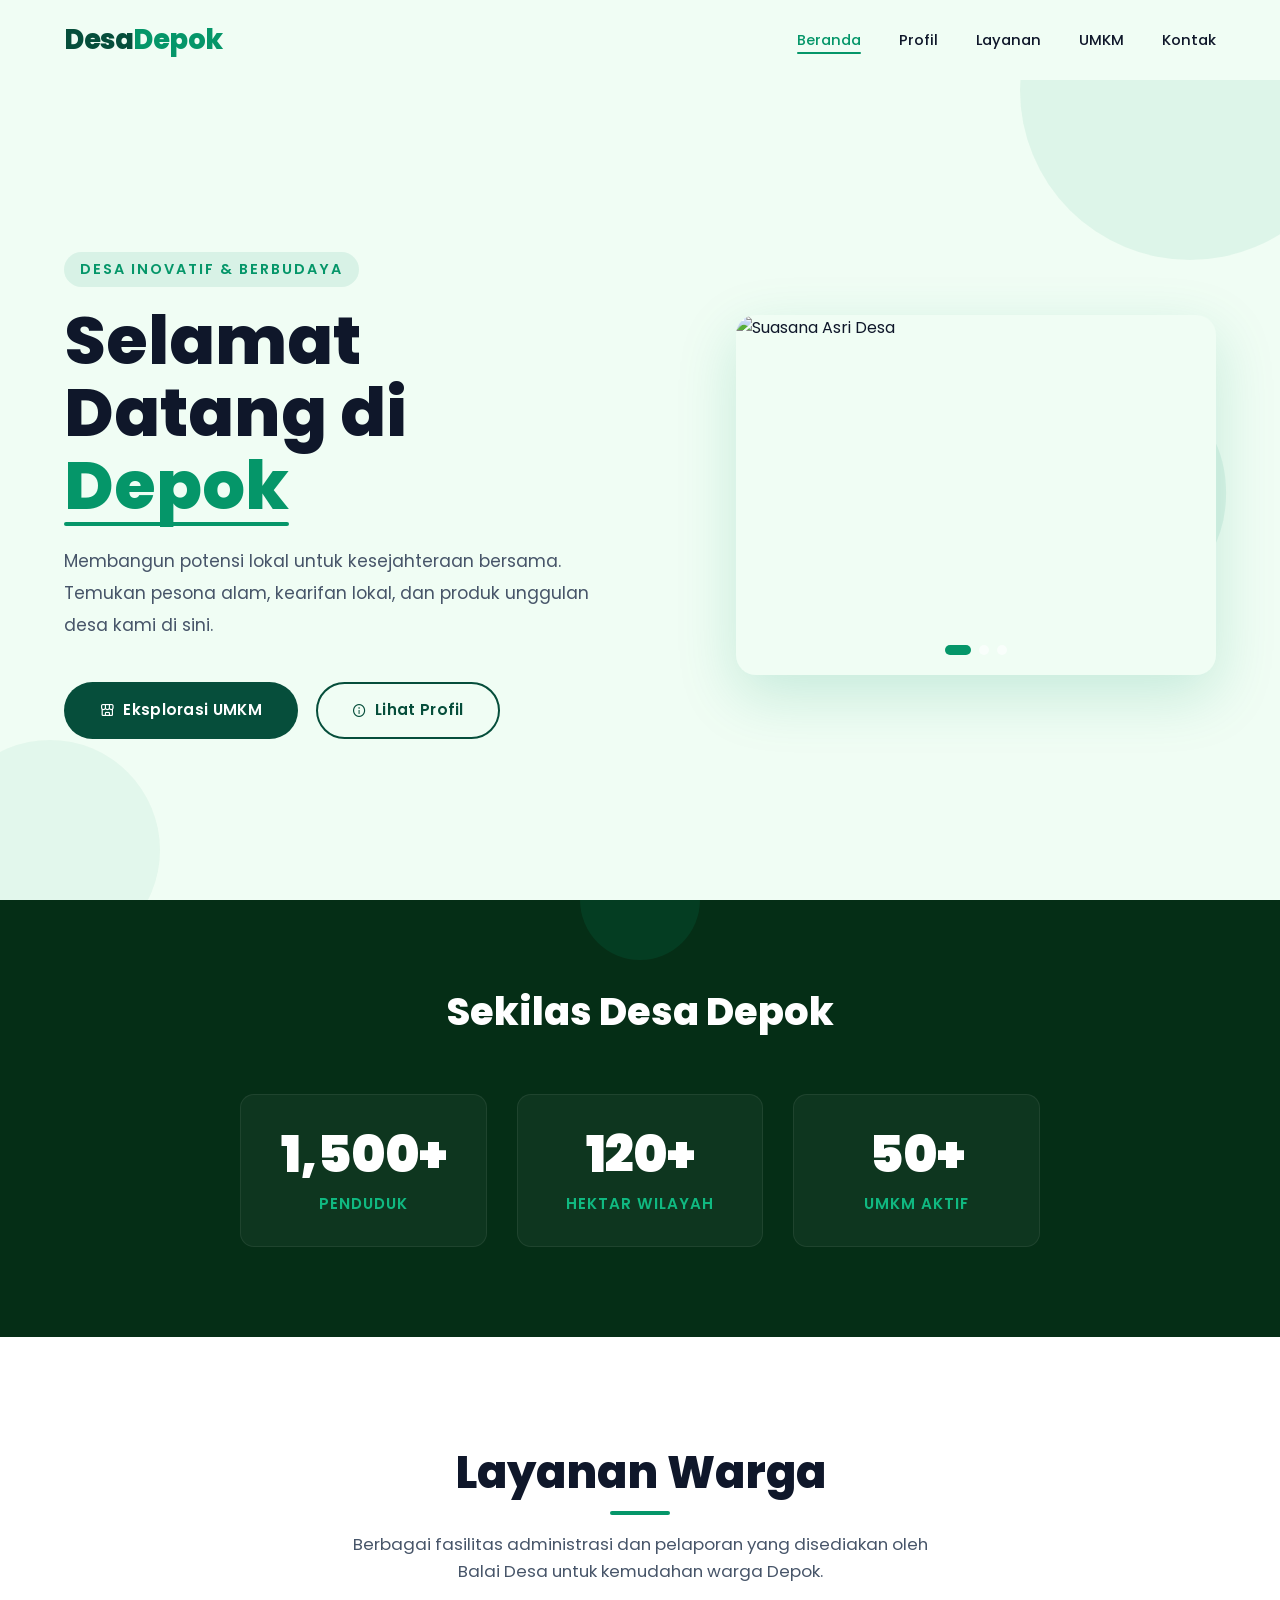
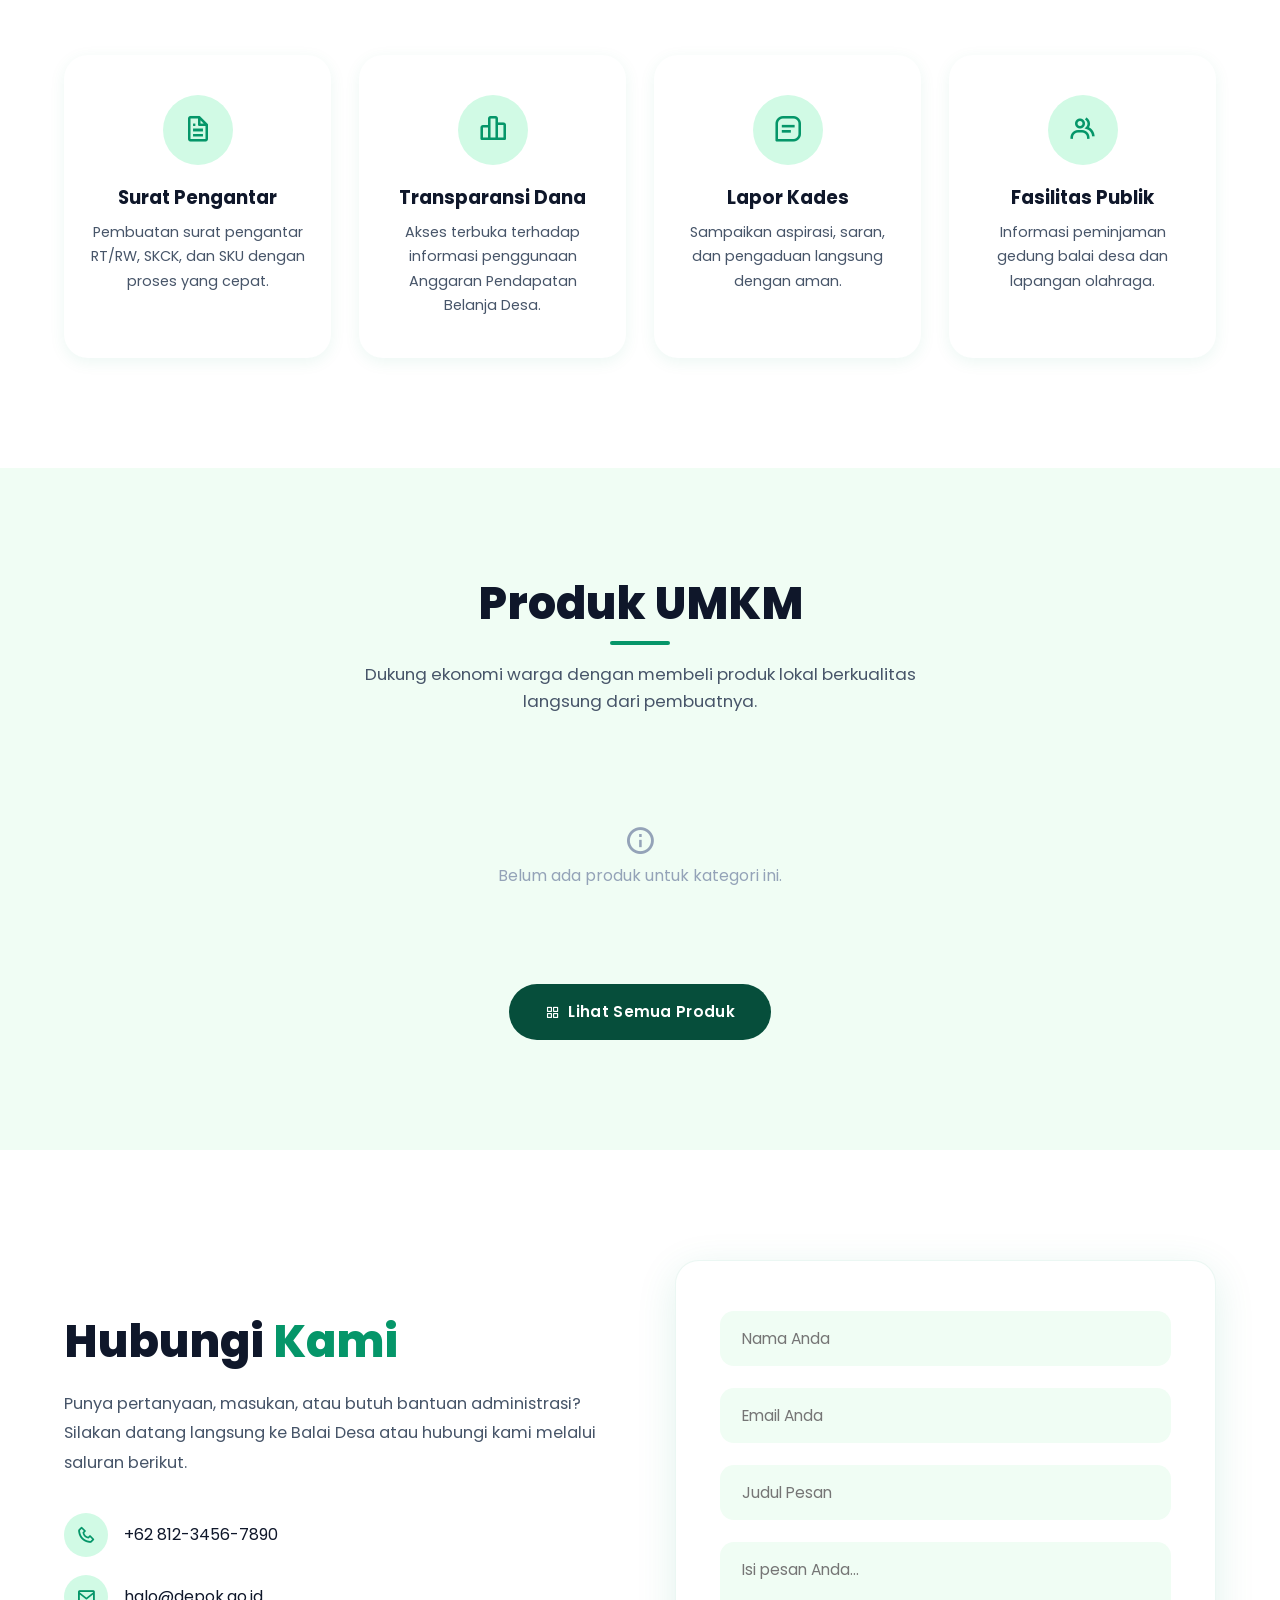
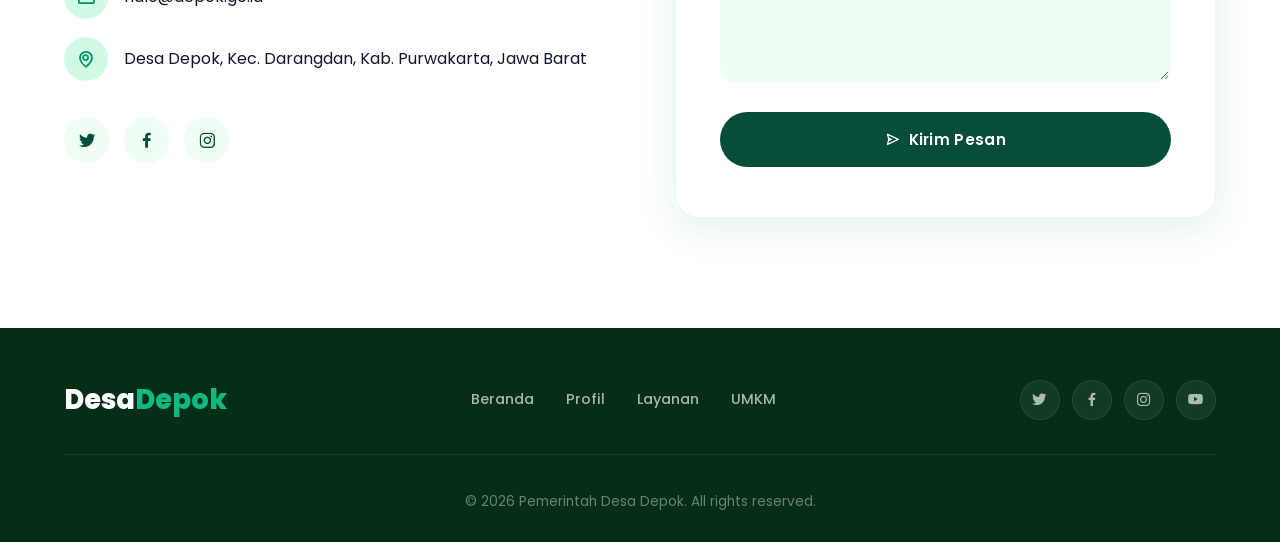
==== commit 6eedb971: "Update index.html" ====
--- a/index.html
+++ b/index.html
@@ -73,23 +73,14 @@
               </a>
             </div>
           </div>
-
-          <div class="hero-image">
-            <div class="hero-img-frame" id="hero-slider">
-              <div class="hero-carousel" id="hero-carousel">
-                <img
-                  src="https://lh3.googleusercontent.com/gps-cs-s/APNQkAHuwvfZf5SOouaA9yvhxc-FQYf0Lm272CowRNDvI5JXNRomxvun8HwlsLwj59sQGbQYYYlOMpzF5tftUiAIdLd37KBEZtEXhNM8DIJ9EwHaIbP4VXTUCcnKWxwtq08nISKZ7ZjW=s1360-w1360-h1020-rw"
-                  alt="Pemandangan Sawah Desa Depok"
-                />
-                <img
-                  src="https://www.kabarpenumpang.com/wp-content/uploads/2017/05/16707029459_d1b3c32856_b.jpg"
-                  alt="Suasana Asri Desa"
-                />
-                <img
-                  src="https://disdukcapil.purwakartakab.go.id/home/public/image_gallery/60561_IMG-20190315-WA0007.jpg"
-                  alt="Kearifan Lokal Desa"
-                />
-              </div>
+    <div class="hero-image">
+                    <div class="hero-img-frame" id="hero-slider">
+                        <div class="hero-carousel" id="hero-carousel">
+                            <img src="https://www.kabarpenumpang.com/wp-content/uploads/2017/05/16707029459_d1b3c32856_b.jpg"
+                                alt="Suasana Asri Desa">
+                            <img src="https://disdukcapil.purwakartakab.go.id/home/public/image_gallery/60561_IMG-20190315-WA0007.jpg"
+                                alt="Kearifan Lokal Desa">
+                        </div>
 
               <!-- Navigasi -->
               <button
